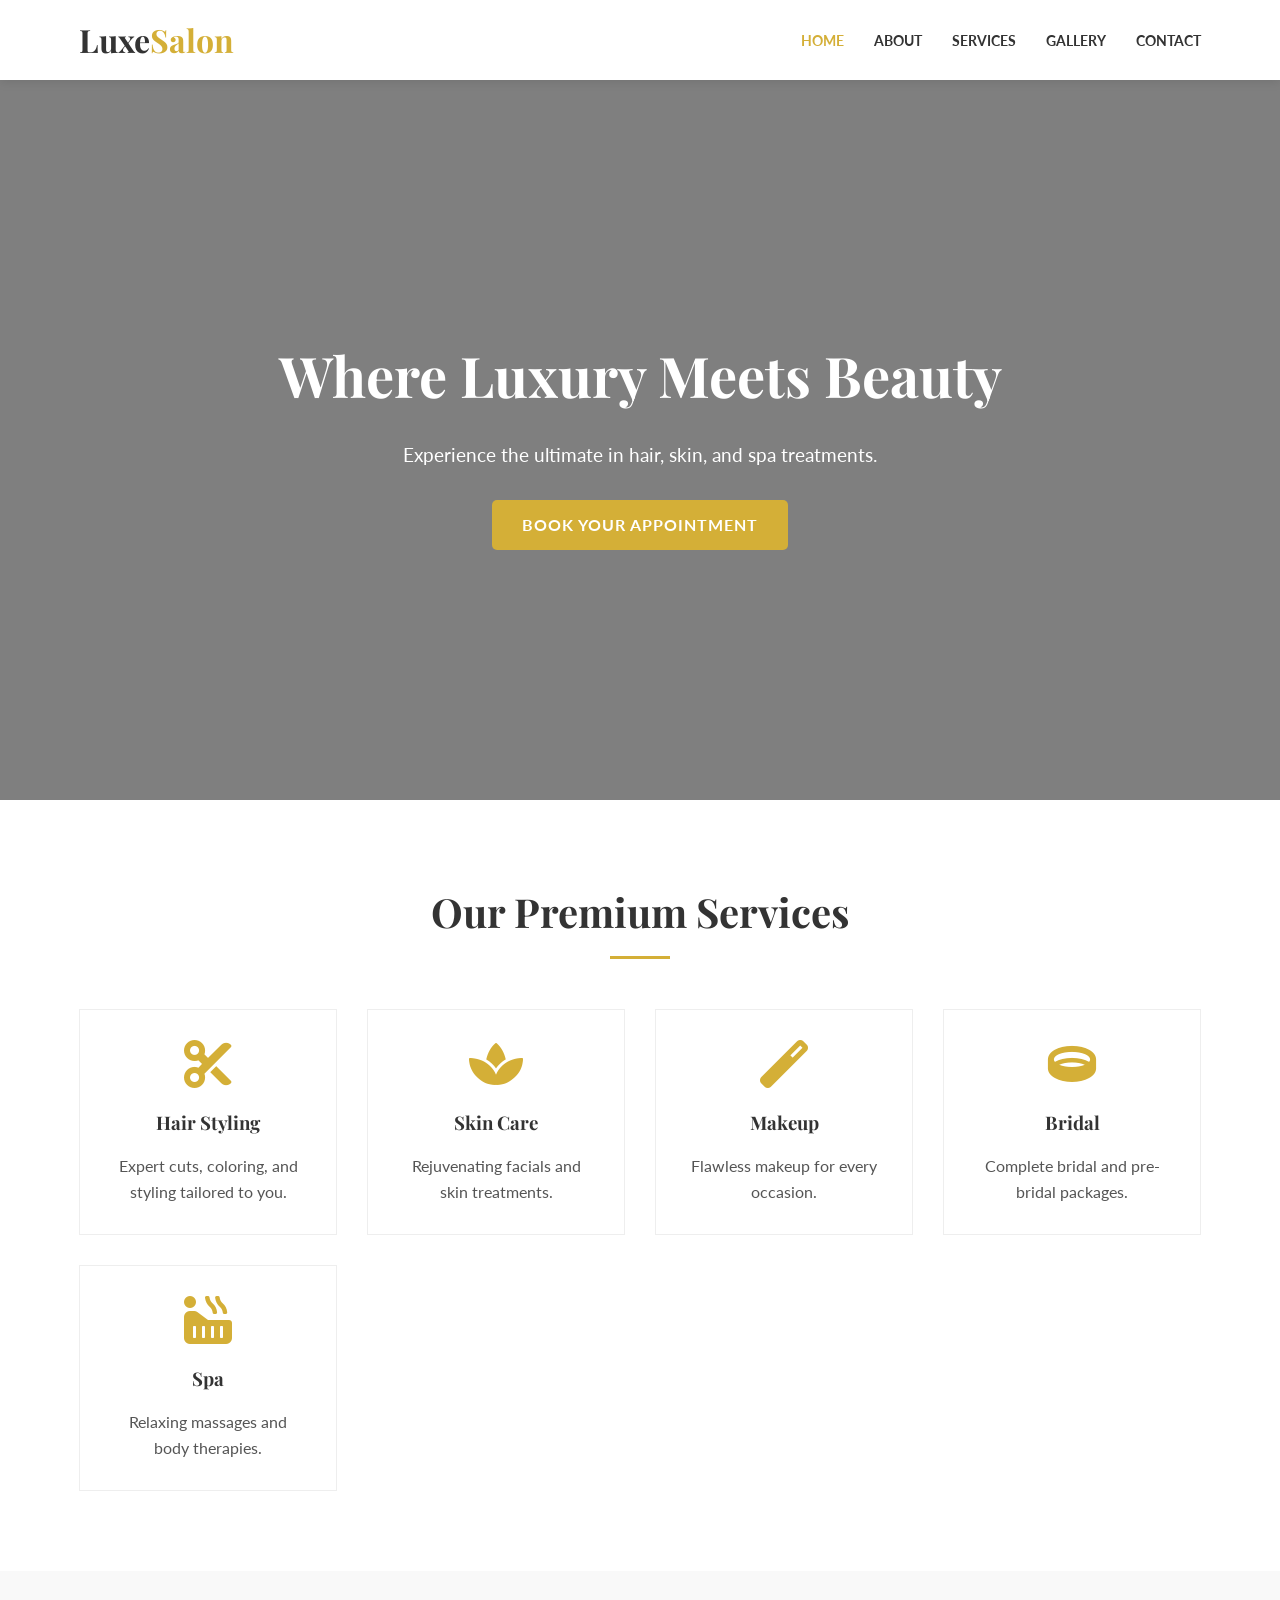
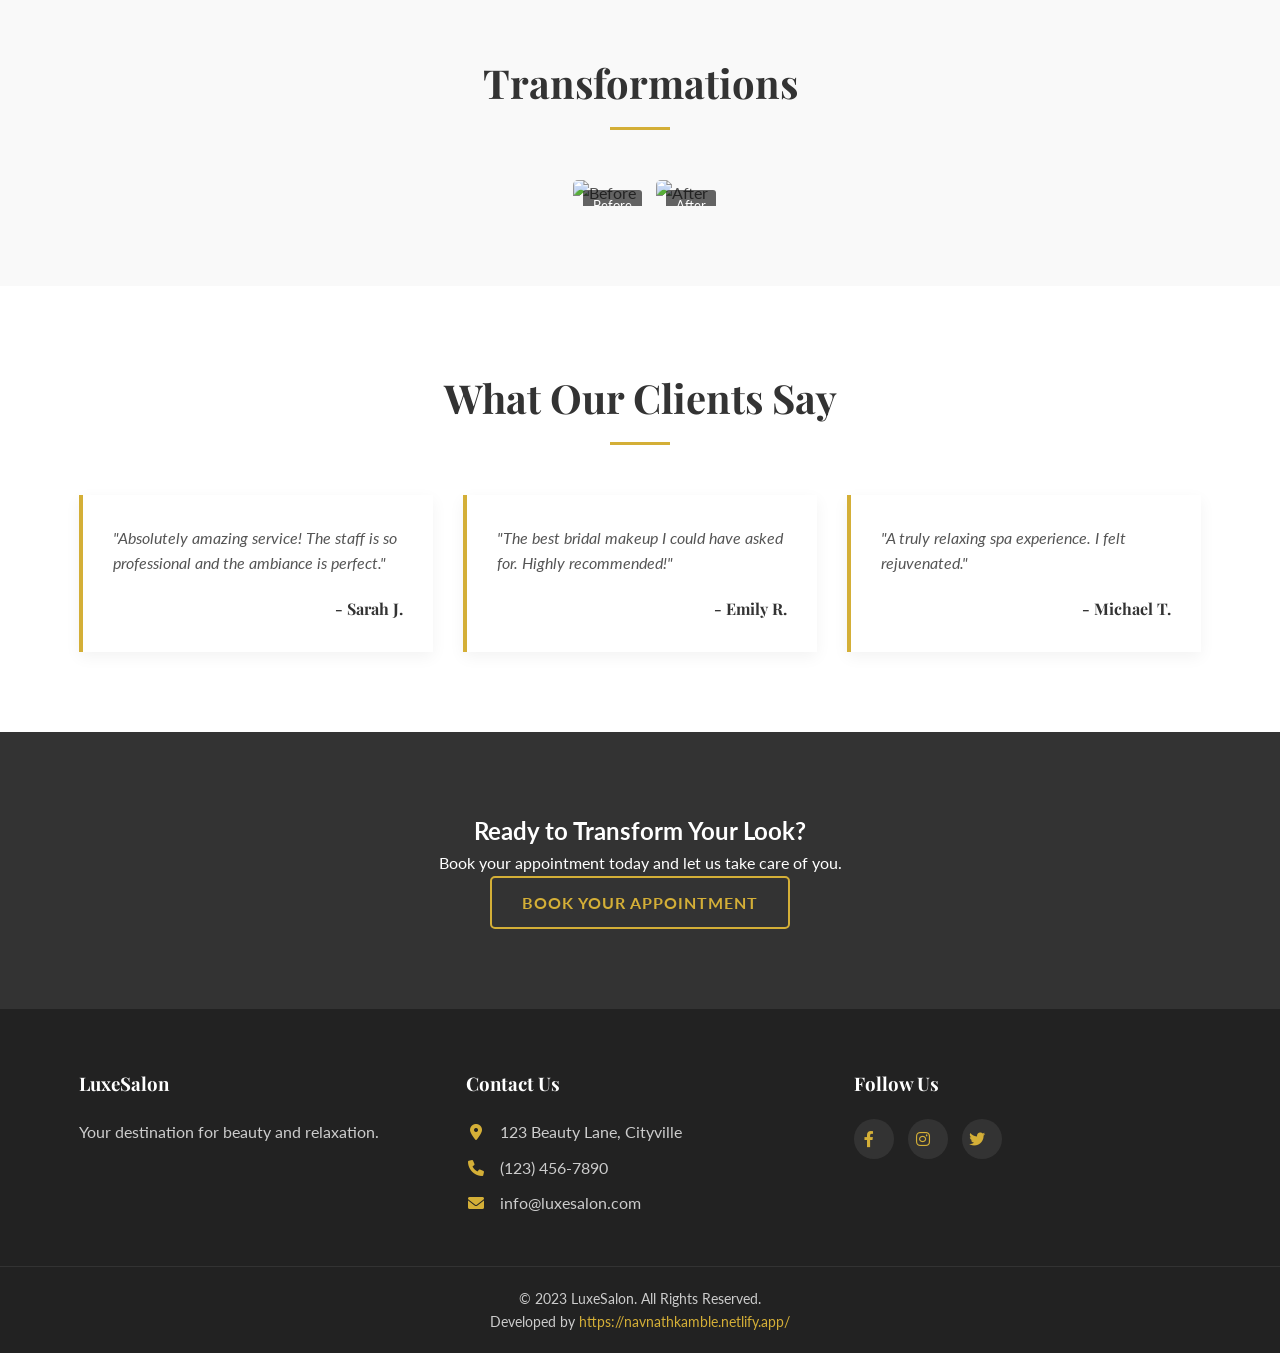
==== index.html @ 00b3a074 "feat: Create full website structure for LuxeSalon - Added index.html (Homepage) with Hero, Services," ====
<!DOCTYPE html>
<html lang="en">
<head>
    <meta charset="UTF-8">
    <meta name="viewport" content="width=device-width, initial-scale=1.0">
    <title>Luxury Salon - Where Luxury Meets Beauty</title>
    <link rel="stylesheet" href="style.css">
    <!-- Font Awesome for Icons -->
    <link rel="stylesheet" href="https://cdnjs.cloudflare.com/ajax/libs/font-awesome/6.0.0/css/all.min.css">
    <!-- Google Fonts -->
    <link href="https://fonts.googleapis.com/css2?family=Playfair+Display:wght@400;700&family=Lato:wght@300;400;700&display=swap" rel="stylesheet">
</head>
<body>

    <!-- Header / Navigation -->
    <header>
        <div class="container">
            <div class="logo">
                <h1>Luxe<span>Salon</span></h1>
            </div>
            <nav>
                <ul class="nav-links">
                    <li><a href="index.html" class="active">Home</a></li>
                    <li><a href="about.html">About</a></li>
                    <li><a href="services.html">Services</a></li>
                    <li><a href="gallery.html">Gallery</a></li>
                    <li><a href="contact.html">Contact</a></li>
                </ul>
                <div class="burger">
                    <div class="line1"></div>
                    <div class="line2"></div>
                    <div class="line3"></div>
                </div>
            </nav>
        </div>
    </header>

    <!-- Hero Section -->
    <section id="hero">
        <div class="hero-content">
            <h2>Where Luxury Meets Beauty</h2>
            <p>Experience the ultimate in hair, skin, and spa treatments.</p>
            <a href="contact.html" class="btn btn-primary">Book Your Appointment</a>
        </div>
    </section>

    <!-- Services Highlights -->
    <section id="services-highlights" class="section-padding">
        <div class="container">
            <h2 class="section-title">Our Premium Services</h2>
            <div class="services-grid">
                <div class="service-card">
                    <i class="fas fa-cut"></i>
                    <h3>Hair Styling</h3>
                    <p>Expert cuts, coloring, and styling tailored to you.</p>
                </div>
                <div class="service-card">
                    <i class="fas fa-spa"></i>
                    <h3>Skin Care</h3>
                    <p>Rejuvenating facials and skin treatments.</p>
                </div>
                <div class="service-card">
                    <i class="fas fa-magic"></i>
                    <h3>Makeup</h3>
                    <p>Flawless makeup for every occasion.</p>
                </div>
                <div class="service-card">
                    <i class="fas fa-ring"></i>
                    <h3>Bridal</h3>
                    <p>Complete bridal and pre-bridal packages.</p>
                </div>
                <div class="service-card">
                    <i class="fas fa-hot-tub"></i>
                    <h3>Spa</h3>
                    <p>Relaxing massages and body therapies.</p>
                </div>
            </div>
        </div>
    </section>

    <!-- Before/After Gallery Slider -->
    <section id="before-after" class="section-padding bg-light">
        <div class="container">
            <h2 class="section-title">Transformations</h2>
            <div class="slider-container">
                <!-- Placeholder for Slider content. Real implementation will be in JS/CSS -->
                <div class="slide active">
                    <div class="ba-image">
                        <div class="label">Before</div>
                        <img src="https://via.placeholder.com/400x300?text=Before" alt="Before">
                    </div>
                    <div class="ba-image">
                        <div class="label">After</div>
                        <img src="https://via.placeholder.com/400x300?text=After" alt="After">
                    </div>
                </div>
                <!-- Additional slides can be added here -->
            </div>
        </div>
    </section>

    <!-- Testimonials -->
    <section id="testimonials" class="section-padding">
        <div class="container">
            <h2 class="section-title">What Our Clients Say</h2>
            <div class="testimonial-grid">
                <div class="testimonial-card">
                    <p>"Absolutely amazing service! The staff is so professional and the ambiance is perfect."</p>
                    <h4>- Sarah J.</h4>
                </div>
                <div class="testimonial-card">
                    <p>"The best bridal makeup I could have asked for. Highly recommended!"</p>
                    <h4>- Emily R.</h4>
                </div>
                <div class="testimonial-card">
                    <p>"A truly relaxing spa experience. I felt rejuvenated."</p>
                    <h4>- Michael T.</h4>
                </div>
            </div>
        </div>
    </section>

    <!-- Contact CTA -->
    <section id="contact-cta" class="section-padding bg-dark text-white">
        <div class="container text-center">
            <h2>Ready to Transform Your Look?</h2>
            <p>Book your appointment today and let us take care of you.</p>
            <a href="contact.html" class="btn btn-gold">Book Your Appointment</a>
        </div>
    </section>

    <!-- Footer -->
    <footer>
        <div class="container footer-content">
            <div class="footer-section">
                <h3>LuxeSalon</h3>
                <p>Your destination for beauty and relaxation.</p>
            </div>
            <div class="footer-section">
                <h3>Contact Us</h3>
                <p><i class="fas fa-map-marker-alt"></i> 123 Beauty Lane, Cityville</p>
                <p><i class="fas fa-phone"></i> (123) 456-7890</p>
                <p><i class="fas fa-envelope"></i> info@luxesalon.com</p>
            </div>
            <div class="footer-section">
                <h3>Follow Us</h3>
                <div class="social-icons">
                    <a href="#"><i class="fab fa-facebook-f"></i></a>
                    <a href="#"><i class="fab fa-instagram"></i></a>
                    <a href="#"><i class="fab fa-twitter"></i></a>
                </div>
            </div>
        </div>
        <div class="footer-bottom">
            <p>&copy; 2023 LuxeSalon. All Rights Reserved.</p>
            <p>Developed by <a href="https://navnathkamble.netlify.app/" target="_blank">https://navnathkamble.netlify.app/</a></p>
        </div>
    </footer>

    <script src="script.js"></script>
</body>
</html>
---- style.css ----
/* Global Styles */
:root {
    --primary-color: #D4AF37; /* Gold */
    --secondary-color: #333; /* Dark Gray */
    --text-color: #555;
    --bg-color: #fff;
    --light-bg: #f9f9f9;
    --font-heading: 'Playfair Display', serif;
    --font-body: 'Lato', sans-serif;
    --transition: all 0.3s ease;
}

* {
    margin: 0;
    padding: 0;
    box-sizing: border-box;
}

body {
    font-family: var(--font-body);
    color: var(--text-color);
    line-height: 1.6;
}

a {
    text-decoration: none;
    color: inherit;
    transition: var(--transition);
}

ul {
    list-style: none;
}

img {
    max-width: 100%;
    display: block;
}

.container {
    width: 90%;
    max-width: 1200px;
    margin: 0 auto;
    padding: 0 15px;
}

.section-padding {
    padding: 80px 0;
}

.section-title {
    text-align: center;
    font-family: var(--font-heading);
    font-size: 2.5rem;
    color: var(--secondary-color);
    margin-bottom: 50px;
    position: relative;
    padding-bottom: 15px;
}

.section-title::after {
    content: '';
    position: absolute;
    bottom: 0;
    left: 50%;
    transform: translateX(-50%);
    width: 60px;
    height: 3px;
    background-color: var(--primary-color);
}

.btn {
    display: inline-block;
    padding: 12px 30px;
    border-radius: 5px;
    font-weight: 700;
    text-transform: uppercase;
    letter-spacing: 1px;
    cursor: pointer;
    border: none;
}

.btn-primary {
    background-color: var(--primary-color);
    color: #fff;
}

.btn-primary:hover {
    background-color: #b3932a;
}

.btn-gold {
    background-color: transparent;
    border: 2px solid var(--primary-color);
    color: var(--primary-color);
}

.btn-gold:hover {
    background-color: var(--primary-color);
    color: #fff;
}

.bg-light {
    background-color: var(--light-bg);
}

.bg-dark {
    background-color: var(--secondary-color);
    color: #fff;
}

.text-white {
    color: #fff;
}

.text-center {
    text-align: center;
}

/* Header & Navigation */
header {
    background-color: #fff;
    box-shadow: 0 2px 10px rgba(0,0,0,0.1);
    position: sticky;
    top: 0;
    z-index: 1000;
}

header .container {
    display: flex;
    justify-content: space-between;
    align-items: center;
    height: 80px;
}

.logo h1 {
    font-family: var(--font-heading);
    font-size: 2rem;
    color: var(--secondary-color);
}

.logo span {
    color: var(--primary-color);
}

.nav-links {
    display: flex;
}

.nav-links li {
    margin-left: 30px;
}

.nav-links a {
    font-weight: 700;
    font-size: 0.9rem;
    text-transform: uppercase;
    color: var(--secondary-color);
}

.nav-links a.active,
.nav-links a:hover {
    color: var(--primary-color);
}

.burger {
    display: none;
    cursor: pointer;
}

.burger div {
    width: 25px;
    height: 3px;
    background-color: var(--secondary-color);
    margin: 5px;
    transition: var(--transition);
}

/* Hero Section */
#hero {
    height: 80vh;
    background: linear-gradient(rgba(0,0,0,0.5), rgba(0,0,0,0.5)), url('https://via.placeholder.com/1920x1080?text=Salon+Hero+Image') no-repeat center center/cover;
    display: flex;
    align-items: center;
    justify-content: center;
    text-align: center;
    color: #fff;
}

.hero-content h2 {
    font-family: var(--font-heading);
    font-size: 3.5rem;
    margin-bottom: 20px;
}

.hero-content p {
    font-size: 1.2rem;
    margin-bottom: 30px;
}

/* Services Highlights */
.services-grid {
    display: grid;
    grid-template-columns: repeat(auto-fit, minmax(250px, 1fr));
    gap: 30px;
}

.service-card {
    text-align: center;
    padding: 30px;
    border: 1px solid #eee;
    transition: var(--transition);
}

.service-card:hover {
    box-shadow: 0 5px 15px rgba(0,0,0,0.1);
    transform: translateY(-5px);
}

.service-card i {
    font-size: 3rem;
    color: var(--primary-color);
    margin-bottom: 20px;
}

.service-card h3 {
    font-family: var(--font-heading);
    margin-bottom: 15px;
    color: var(--secondary-color);
}

/* Before/After Slider */
.slider-container {
    display: flex;
    justify-content: center;
    overflow: hidden;
}

.slide {
    display: none;
    gap: 20px;
    flex-wrap: wrap;
    justify-content: center;
}

.slide.active {
    display: flex;
}

.ba-image {
    position: relative;
    max-width: 400px;
}

.ba-image img {
    width: 100%;
    border-radius: 5px;
}

.ba-image .label {
    position: absolute;
    top: 10px;
    left: 10px;
    background-color: rgba(0,0,0,0.6);
    color: #fff;
    padding: 5px 10px;
    font-size: 0.8rem;
    border-radius: 3px;
}

/* Testimonials */
.testimonial-grid {
    display: grid;
    grid-template-columns: repeat(auto-fit, minmax(300px, 1fr));
    gap: 30px;
}

.testimonial-card {
    background-color: #fff;
    padding: 30px;
    box-shadow: 0 5px 15px rgba(0,0,0,0.05);
    border-left: 4px solid var(--primary-color);
}

.testimonial-card p {
    font-style: italic;
    margin-bottom: 20px;
}

.testimonial-card h4 {
    font-family: var(--font-heading);
    color: var(--secondary-color);
    text-align: right;
}

/* Footer */
footer {
    background-color: #222;
    color: #ccc;
    padding: 60px 0 20px;
}

.footer-content {
    display: grid;
    grid-template-columns: repeat(auto-fit, minmax(250px, 1fr));
    gap: 40px;
    margin-bottom: 40px;
}

.footer-section h3 {
    color: #fff;
    font-family: var(--font-heading);
    margin-bottom: 20px;
}

.footer-section p {
    margin-bottom: 10px;
}

.footer-section i {
    color: var(--primary-color);
    margin-right: 10px;
    width: 20px;
    text-align: center;
}

.social-icons a {
    display: inline-block;
    width: 40px;
    height: 40px;
    background-color: #333;
    color: #fff;
    text-align: center;
    line-height: 40px;
    border-radius: 50%;
    margin-right: 10px;
}

.social-icons a:hover {
    background-color: var(--primary-color);
}

.footer-bottom {
    border-top: 1px solid #333;
    padding-top: 20px;
    text-align: center;
    font-size: 0.9rem;
}

.footer-bottom a {
    color: var(--primary-color);
}

/* Page Headers */
.page-header {
    background: linear-gradient(rgba(0,0,0,0.5), rgba(0,0,0,0.5)), url('https://via.placeholder.com/1920x600?text=Page+Header') no-repeat center center/cover;
    height: 300px;
    display: flex;
    align-items: center;
    justify-content: center;
    color: #fff;
}

.page-header h1 {
    font-family: var(--font-heading);
    font-size: 3rem;
}

/* About Page */
.col-text, .col-img {
    flex: 1;
}
.col-text {
    padding-right: 30px;
}

.row {
    display: flex;
    align-items: center;
    flex-wrap: wrap;
    gap: 30px;
}

.vision-mission-grid {
    display: grid;
    grid-template-columns: repeat(auto-fit, minmax(300px, 1fr));
    gap: 30px;
}

.vm-card {
    background: #fff;
    padding: 40px;
    text-align: center;
    border: 1px solid #eee;
}

.vm-card h3 {
    font-family: var(--font-heading);
    color: var(--primary-color);
    margin-bottom: 15px;
}

.staff-grid {
    display: grid;
    grid-template-columns: repeat(auto-fit, minmax(250px, 1fr));
    gap: 30px;
}

.staff-card {
    text-align: center;
}

.staff-card img {
    width: 100%;
    border-radius: 50%;
    margin-bottom: 15px;
    border: 5px solid #fff;
    box-shadow: 0 5px 15px rgba(0,0,0,0.1);
}

.staff-card h3 {
    font-family: var(--font-heading);
    margin-bottom: 5px;
}

/* Services Page */
.service-category {
    margin-bottom: 60px;
}

.service-category h2 {
    font-family: var(--font-heading);
    color: var(--primary-color);
    margin-bottom: 20px;
    border-bottom: 1px solid #eee;
    padding-bottom: 10px;
    display: inline-block;
}

.pricing-table {
    width: 100%;
}

.price-row {
    display: flex;
    justify-content: space-between;
    padding: 15px 0;
    border-bottom: 1px dashed #ccc;
}

.price-row:last-child {
    border-bottom: none;
}

.service-name {
    font-weight: 700;
    color: var(--secondary-color);
}

.service-price {
    color: var(--primary-color);
    font-weight: 700;
}

/* Gallery Page */
.gallery-filters {
    text-align: center;
    margin-bottom: 40px;
}

.filter-btn {
    background: transparent;
    border: 2px solid #ccc;
    padding: 8px 20px;
    margin: 5px;
    cursor: pointer;
    border-radius: 20px;
    font-family: var(--font-body);
    font-weight: 700;
    color: var(--text-color);
    transition: var(--transition);
}

.filter-btn.active, .filter-btn:hover {
    border-color: var(--primary-color);
    background-color: var(--primary-color);
    color: #fff;
}

.gallery-grid {
    display: grid;
    grid-template-columns: repeat(auto-fill, minmax(250px, 1fr));
    gap: 15px;
}

.gallery-item {
    position: relative;
    overflow: hidden;
    cursor: pointer;
}

.gallery-item img {
    width: 100%;
    height: 100%;
    object-fit: cover;
    transition: var(--transition);
}

.gallery-item:hover img {
    transform: scale(1.1);
}

.overlay {
    position: absolute;
    top: 0;
    left: 0;
    width: 100%;
    height: 100%;
    background-color: rgba(0,0,0,0.5);
    display: flex;
    justify-content: center;
    align-items: center;
    opacity: 0;
    transition: var(--transition);
}

.gallery-item:hover .overlay {
    opacity: 1;
}

.overlay i {
    color: #fff;
    font-size: 2rem;
}

/* Lightbox */
.lightbox {
    display: none;
    position: fixed;
    z-index: 2000;
    padding-top: 100px;
    left: 0;
    top: 0;
    width: 100%;
    height: 100%;
    overflow: auto;
    background-color: rgba(0,0,0,0.9);
}

.lightbox-content {
    margin: auto;
    display: block;
    width: 80%;
    max-width: 800px;
}

.close-lightbox {
    position: absolute;
    top: 15px;
    right: 35px;
    color: #f1f1f1;
    font-size: 40px;
    font-weight: bold;
    cursor: pointer;
}

/* Contact Page */
.contact-wrapper {
    display: flex;
    flex-wrap: wrap;
    gap: 40px;
}

.contact-info-form {
    flex: 1;
    display: flex;
    flex-wrap: wrap;
    gap: 40px;
}

.contact-details {
    flex: 1;
    min-width: 300px;
}

.contact-form-container {
    flex: 1;
    min-width: 300px;
}

.contact-details h2, .contact-form-container h2 {
    font-family: var(--font-heading);
    margin-bottom: 20px;
    color: var(--secondary-color);
}

.contact-details p {
    margin-bottom: 15px;
    display: flex;
    align-items: center;
}

.contact-details i {
    width: 25px;
    color: var(--primary-color);
}

.opening-hours {
    background-color: var(--light-bg);
    padding: 20px;
    border-radius: 5px;
    margin: 20px 0;
}

.opening-hours h3 {
    margin-bottom: 10px;
    font-family: var(--font-heading);
}

.opening-hours p span {
    font-weight: 700;
    display: inline-block;
    width: 100px;
}

.btn-whatsapp {
    background-color: #25D366;
    color: #fff;
    text-transform: none;
}

.btn-whatsapp:hover {
    background-color: #128C7E;
}

.form-group {
    margin-bottom: 20px;
}

.form-group label {
    display: block;
    margin-bottom: 5px;
    font-weight: 700;
}

.form-group input,
.form-group select,
.form-group textarea {
    width: 100%;
    padding: 10px;
    border: 1px solid #ccc;
    border-radius: 4px;
    font-family: var(--font-body);
}

.map-container {
    width: 100%;
}

/* Responsive */
@media screen and (max-width: 768px) {
    .nav-links {
        position: absolute;
        right: 0px;
        height: 92vh;
        top: 8vh;
        background-color: #fff;
        display: flex;
        flex-direction: column;
        align-items: center;
        width: 50%;
        transform: translateX(100%);
        transition: transform 0.5s ease-in;
        box-shadow: -2px 0 5px rgba(0,0,0,0.1);
        z-index: 999;
    }

    .nav-links li {
        margin: 20px 0;
        opacity: 0;
    }

    .burger {
        display: block;
    }

    .nav-active {
        transform: translateX(0%);
    }

    @keyframes navLinkFade {
        from {
            opacity: 0;
            transform: translateX(50px);
        }
        to {
            opacity: 1;
            transform: translateX(0px);
        }
    }

    .toggle .line1 {
        transform: rotate(-45deg) translate(-5px, 6px);
    }

    .toggle .line2 {
        opacity: 0;
    }

    .toggle .line3 {
        transform: rotate(45deg) translate(-5px, -6px);
    }

    .hero-content h2 {
        font-size: 2.5rem;
    }

    .page-header h1 {
        font-size: 2.5rem;
    }
}
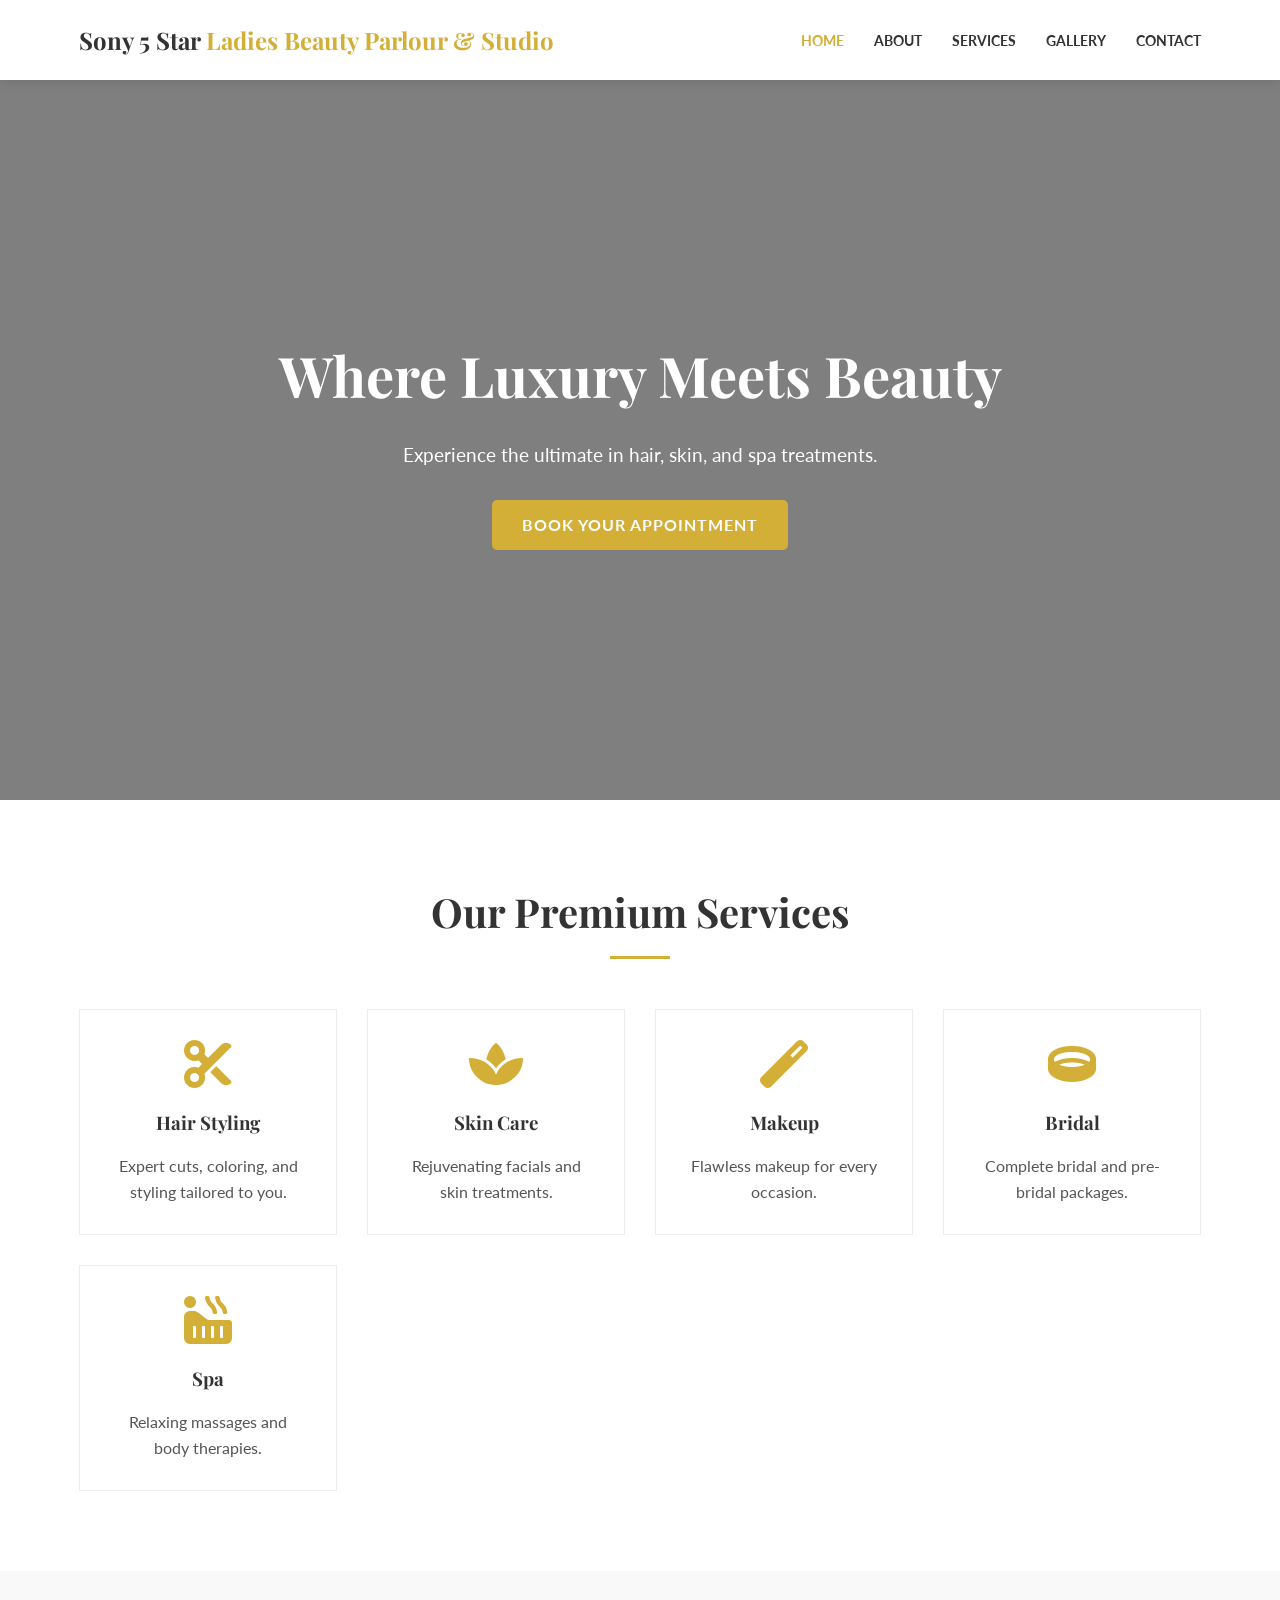
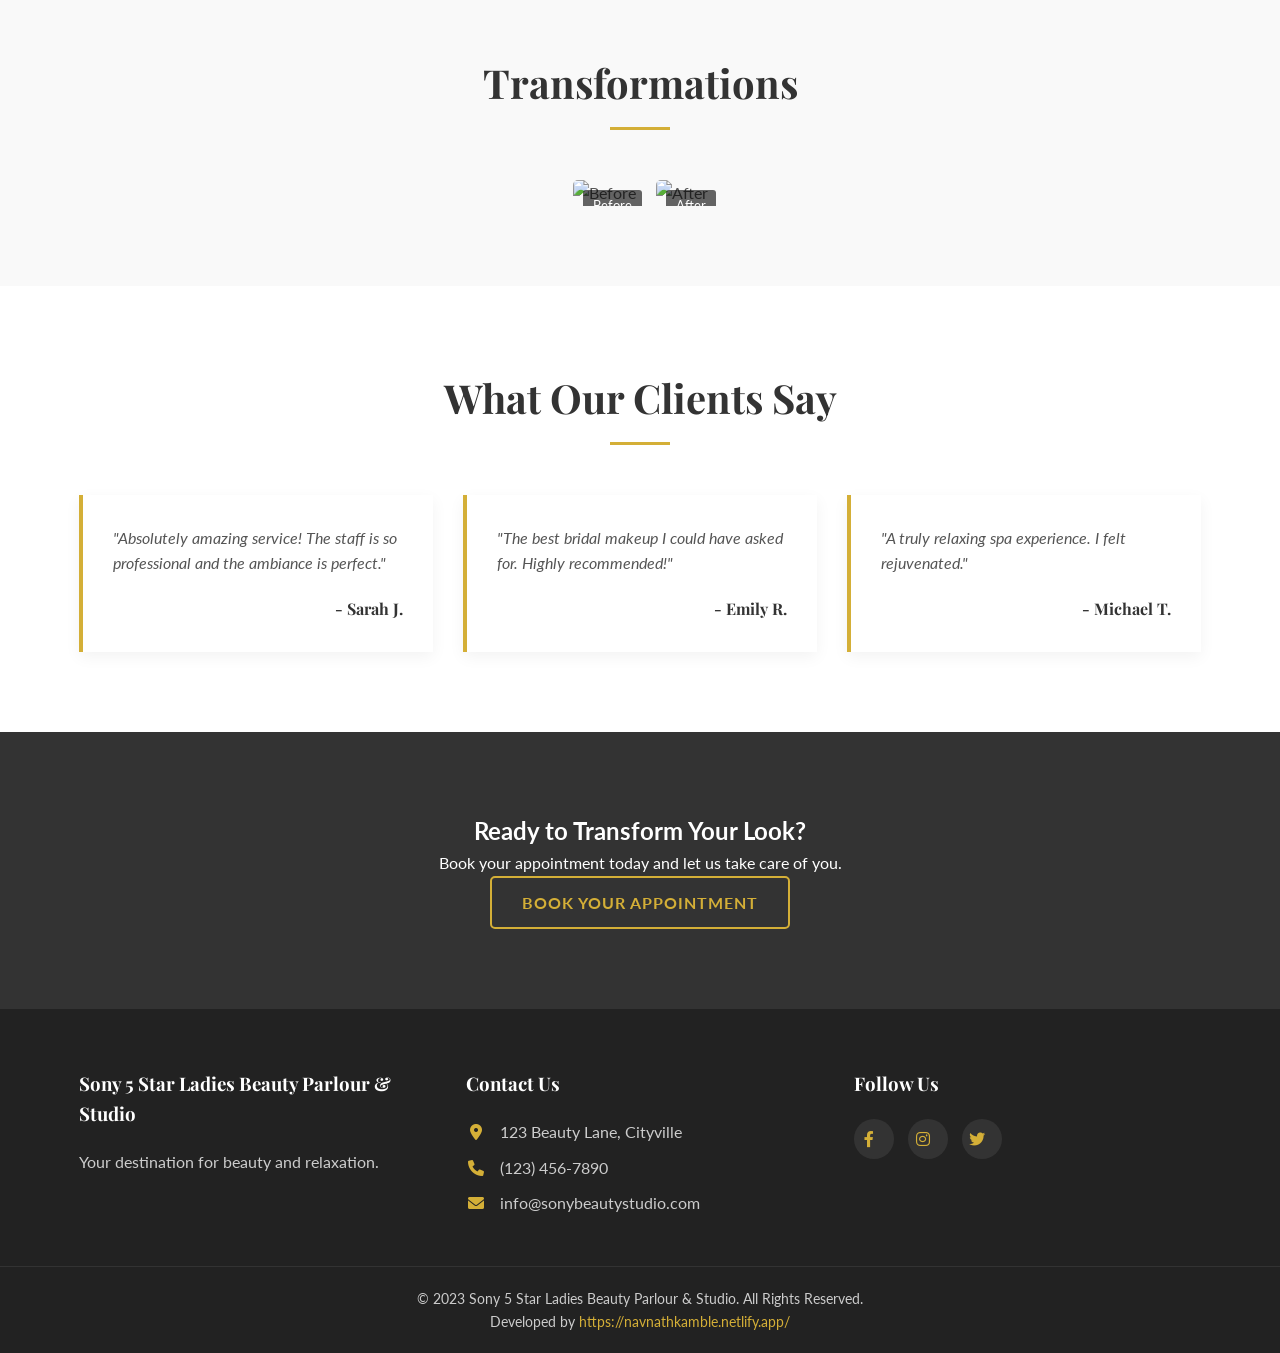
==== commit 8d266d82: "Rebrand to Sony 5 Star Beauty Studio and update map - Renamed "LuxeSalon" to "Sony 5 Star Ladies Bea" ====
--- a/index.html
+++ b/index.html
@@ -3,7 +3,7 @@
 <head>
     <meta charset="UTF-8">
     <meta name="viewport" content="width=device-width, initial-scale=1.0">
-    <title>Luxury Salon - Where Luxury Meets Beauty</title>
+    <title>Sony 5 Star Ladies Beauty Parlour & Studio - Where Luxury Meets Beauty</title>
     <link rel="stylesheet" href="style.css">
     <!-- Font Awesome for Icons -->
     <link rel="stylesheet" href="https://cdnjs.cloudflare.com/ajax/libs/font-awesome/6.0.0/css/all.min.css">
@@ -16,7 +16,7 @@
     <header>
         <div class="container">
             <div class="logo">
-                <h1>Luxe<span>Salon</span></h1>
+                <h1>Sony 5 Star<span> Ladies Beauty Parlour & Studio</span></h1>
             </div>
             <nav>
                 <ul class="nav-links">
@@ -87,11 +87,11 @@
                 <div class="slide active">
                     <div class="ba-image">
                         <div class="label">Before</div>
-                        <img src="https://via.placeholder.com/400x300?text=Before" alt="Before">
+                        <img src="https://images.unsplash.com/photo-1595476108010-b4d1f102b1b1?auto=format&fit=crop&w=400&h=300&q=80" alt="Before">
                     </div>
                     <div class="ba-image">
                         <div class="label">After</div>
-                        <img src="https://via.placeholder.com/400x300?text=After" alt="After">
+                        <img src="https://images.unsplash.com/photo-1512496015851-a90fb38ba796?auto=format&fit=crop&w=400&h=300&q=80" alt="After">
                     </div>
                 </div>
                 <!-- Additional slides can be added here -->
@@ -133,14 +133,14 @@
     <footer>
         <div class="container footer-content">
             <div class="footer-section">
-                <h3>LuxeSalon</h3>
+                <h3>Sony 5 Star Ladies Beauty Parlour & Studio</h3>
                 <p>Your destination for beauty and relaxation.</p>
             </div>
             <div class="footer-section">
                 <h3>Contact Us</h3>
                 <p><i class="fas fa-map-marker-alt"></i> 123 Beauty Lane, Cityville</p>
                 <p><i class="fas fa-phone"></i> (123) 456-7890</p>
-                <p><i class="fas fa-envelope"></i> info@luxesalon.com</p>
+                <p><i class="fas fa-envelope"></i> info@sonybeautystudio.com</p>
             </div>
             <div class="footer-section">
                 <h3>Follow Us</h3>
@@ -152,7 +152,7 @@
             </div>
         </div>
         <div class="footer-bottom">
-            <p>&copy; 2023 LuxeSalon. All Rights Reserved.</p>
+            <p>&copy; 2023 Sony 5 Star Ladies Beauty Parlour & Studio. All Rights Reserved.</p>
             <p>Developed by <a href="https://navnathkamble.netlify.app/" target="_blank">https://navnathkamble.netlify.app/</a></p>
         </div>
     </footer>
--- a/style.css
+++ b/style.css
@@ -135,8 +135,9 @@
 
 .logo h1 {
     font-family: var(--font-heading);
-    font-size: 2rem;
+    font-size: 1.5rem; /* Reduced font size for longer name */
     color: var(--secondary-color);
+    line-height: 1.2;
 }
 
 .logo span {
@@ -179,7 +180,7 @@
 /* Hero Section */
 #hero {
     height: 80vh;
-    background: linear-gradient(rgba(0,0,0,0.5), rgba(0,0,0,0.5)), url('https://via.placeholder.com/1920x1080?text=Salon+Hero+Image') no-repeat center center/cover;
+    background: linear-gradient(rgba(0,0,0,0.5), rgba(0,0,0,0.5)), url('https://images.unsplash.com/photo-1521590832167-7bcbfaa6381f?auto=format&fit=crop&w=1920&q=80') no-repeat center center/cover;
     display: flex;
     align-items: center;
     justify-content: center;
@@ -353,7 +354,10 @@
 
 /* Page Headers */
 .page-header {
-    background: linear-gradient(rgba(0,0,0,0.5), rgba(0,0,0,0.5)), url('https://via.placeholder.com/1920x600?text=Page+Header') no-repeat center center/cover;
+    background-image: linear-gradient(rgba(0,0,0,0.5), rgba(0,0,0,0.5)), url('https://images.unsplash.com/photo-1675034743339-0b0747047727?auto=format&fit=crop&w=1920&q=80');
+    background-repeat: no-repeat;
+    background-position: center center;
+    background-size: cover;
     height: 300px;
     display: flex;
     align-items: center;
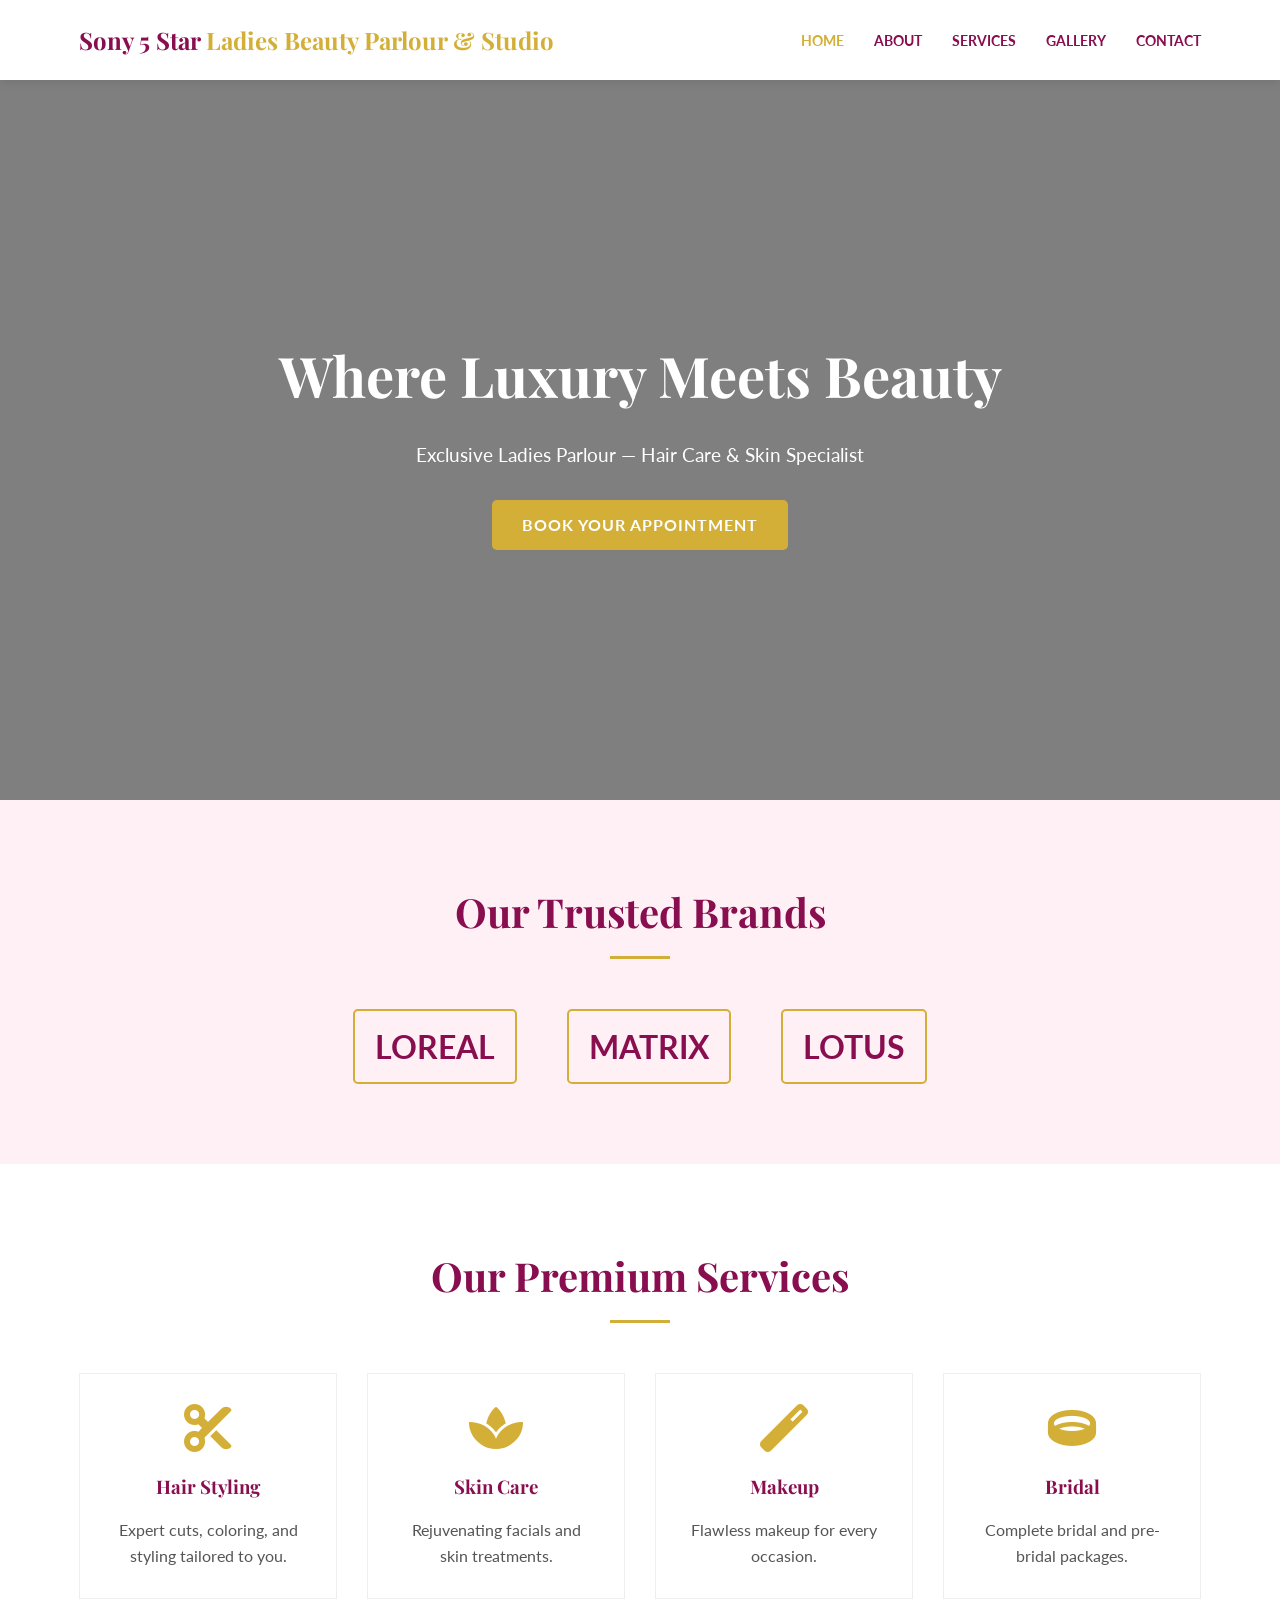
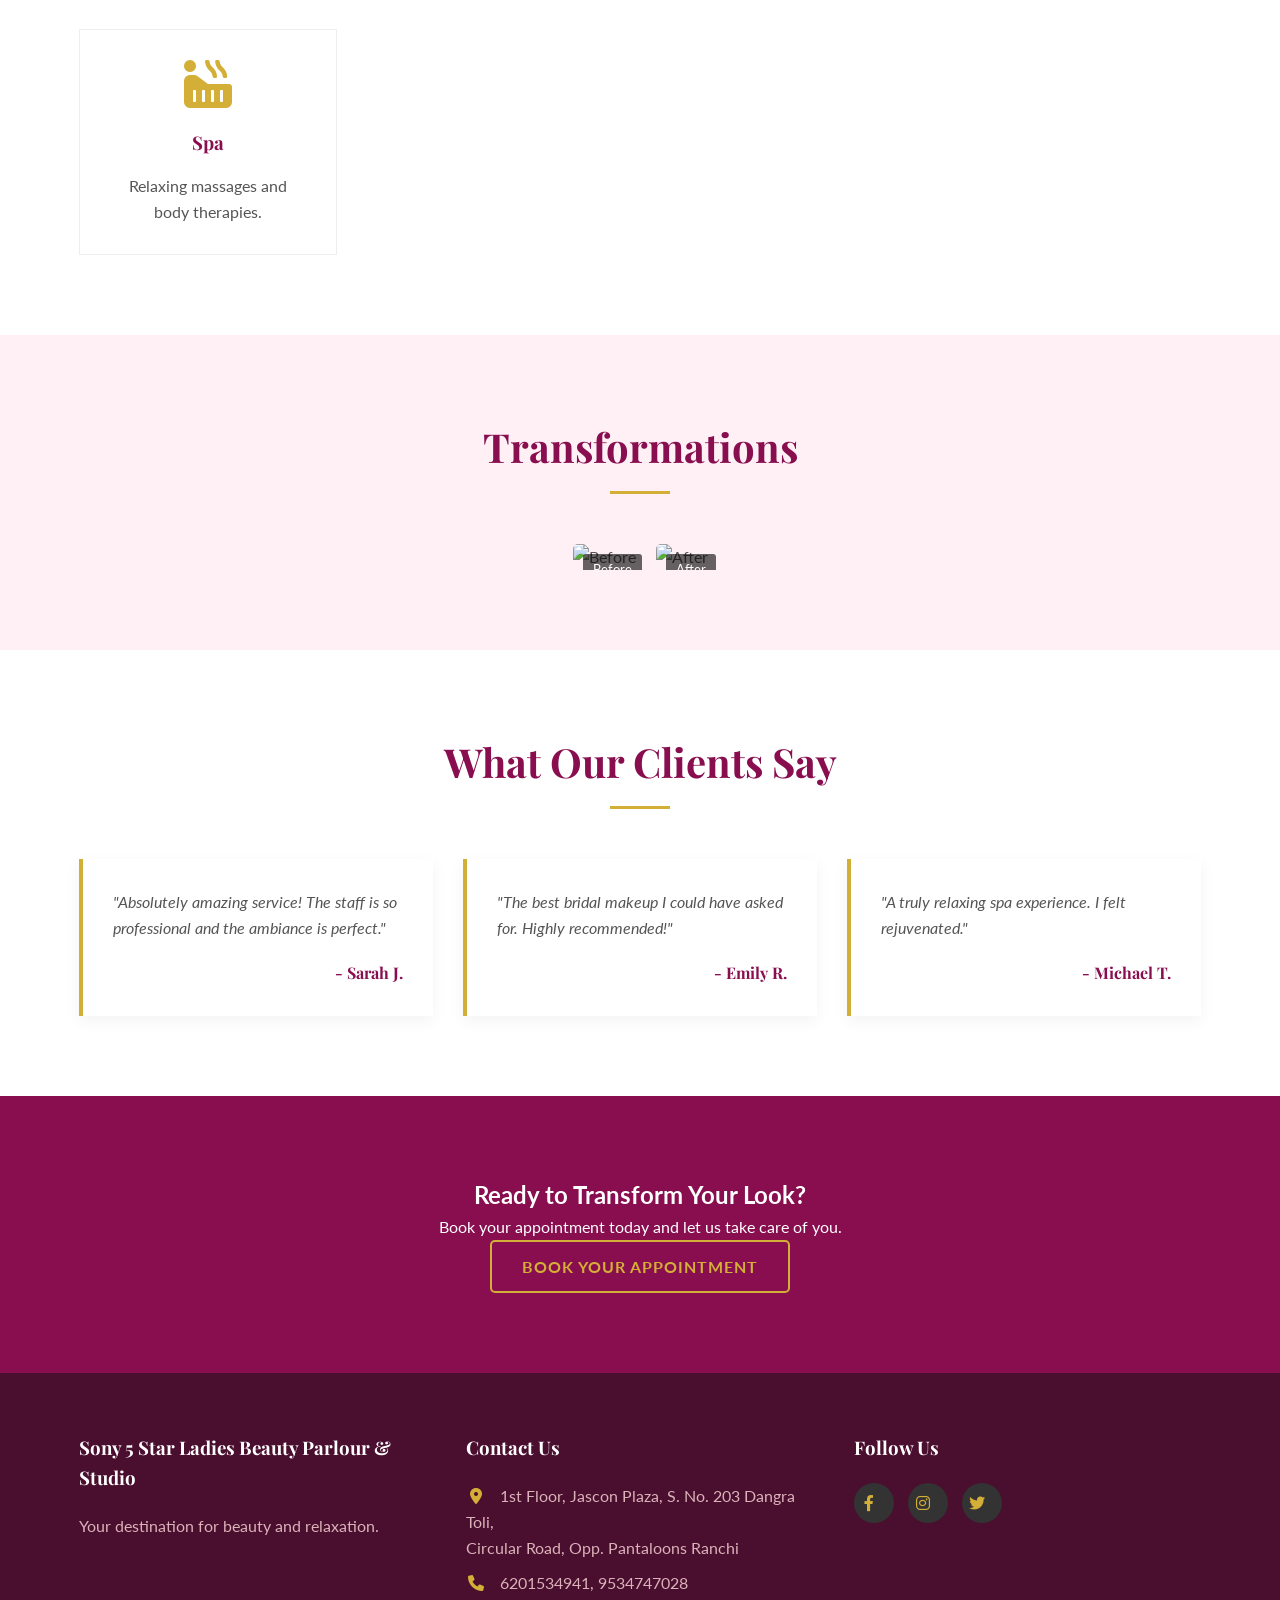
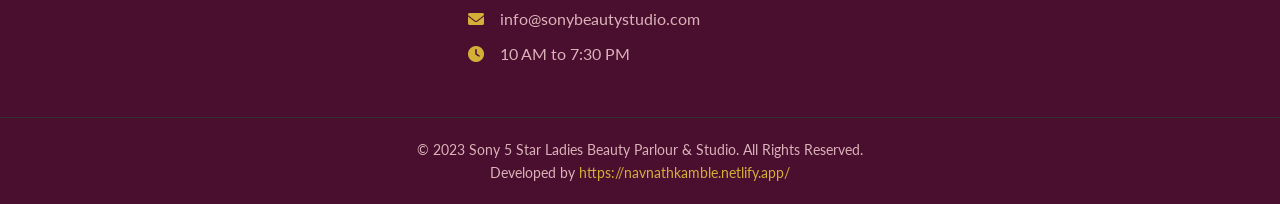
==== commit 9d1e9d71: "Update website info and apply pink and gold theme - Updated contact details, address, and timings ac" ====
--- a/index.html
+++ b/index.html
@@ -39,8 +39,20 @@
     <section id="hero">
         <div class="hero-content">
             <h2>Where Luxury Meets Beauty</h2>
-            <p>Experience the ultimate in hair, skin, and spa treatments.</p>
+            <p>Exclusive Ladies Parlour &mdash; Hair Care & Skin Specialist</p>
             <a href="contact.html" class="btn btn-primary">Book Your Appointment</a>
+        </div>
+    </section>
+
+    <!-- Brands Section -->
+    <section id="brands" class="section-padding bg-light">
+        <div class="container text-center">
+            <h2 class="section-title">Our Trusted Brands</h2>
+            <div class="brands-grid" style="display: flex; justify-content: center; gap: 50px; flex-wrap: wrap;">
+                <h3 style="font-size: 2rem; color: var(--secondary-color); border: 2px solid var(--primary-color); padding: 10px 20px; border-radius: 5px;">LOREAL</h3>
+                <h3 style="font-size: 2rem; color: var(--secondary-color); border: 2px solid var(--primary-color); padding: 10px 20px; border-radius: 5px;">MATRIX</h3>
+                <h3 style="font-size: 2rem; color: var(--secondary-color); border: 2px solid var(--primary-color); padding: 10px 20px; border-radius: 5px;">LOTUS</h3>
+            </div>
         </div>
     </section>
 
@@ -138,9 +150,10 @@
             </div>
             <div class="footer-section">
                 <h3>Contact Us</h3>
-                <p><i class="fas fa-map-marker-alt"></i> 123 Beauty Lane, Cityville</p>
-                <p><i class="fas fa-phone"></i> (123) 456-7890</p>
+                <p><i class="fas fa-map-marker-alt"></i> 1st Floor, Jascon Plaza, S. No. 203 Dangra Toli,<br>Circular Road, Opp. Pantaloons Ranchi</p>
+                <p><i class="fas fa-phone"></i> 6201534941, 9534747028</p>
                 <p><i class="fas fa-envelope"></i> info@sonybeautystudio.com</p>
+                <p><i class="fas fa-clock"></i> 10 AM to 7:30 PM</p>
             </div>
             <div class="footer-section">
                 <h3>Follow Us</h3>
--- a/style.css
+++ b/style.css
@@ -1,10 +1,10 @@
 /* Global Styles */
 :root {
     --primary-color: #D4AF37; /* Gold */
-    --secondary-color: #333; /* Dark Gray */
+    --secondary-color: #880E4F; /* Dark Pink */
     --text-color: #555;
     --bg-color: #fff;
-    --light-bg: #f9f9f9;
+    --light-bg: #FFF0F5; /* Light Pink */
     --font-heading: 'Playfair Display', serif;
     --font-body: 'Lato', sans-serif;
     --transition: all 0.3s ease;
@@ -296,8 +296,8 @@
 
 /* Footer */
 footer {
-    background-color: #222;
-    color: #ccc;
+    background-color: #4A0E2E; /* Deep Dark Pink/Purple */
+    color: #ffdcdccc;
     padding: 60px 0 20px;
 }
 
